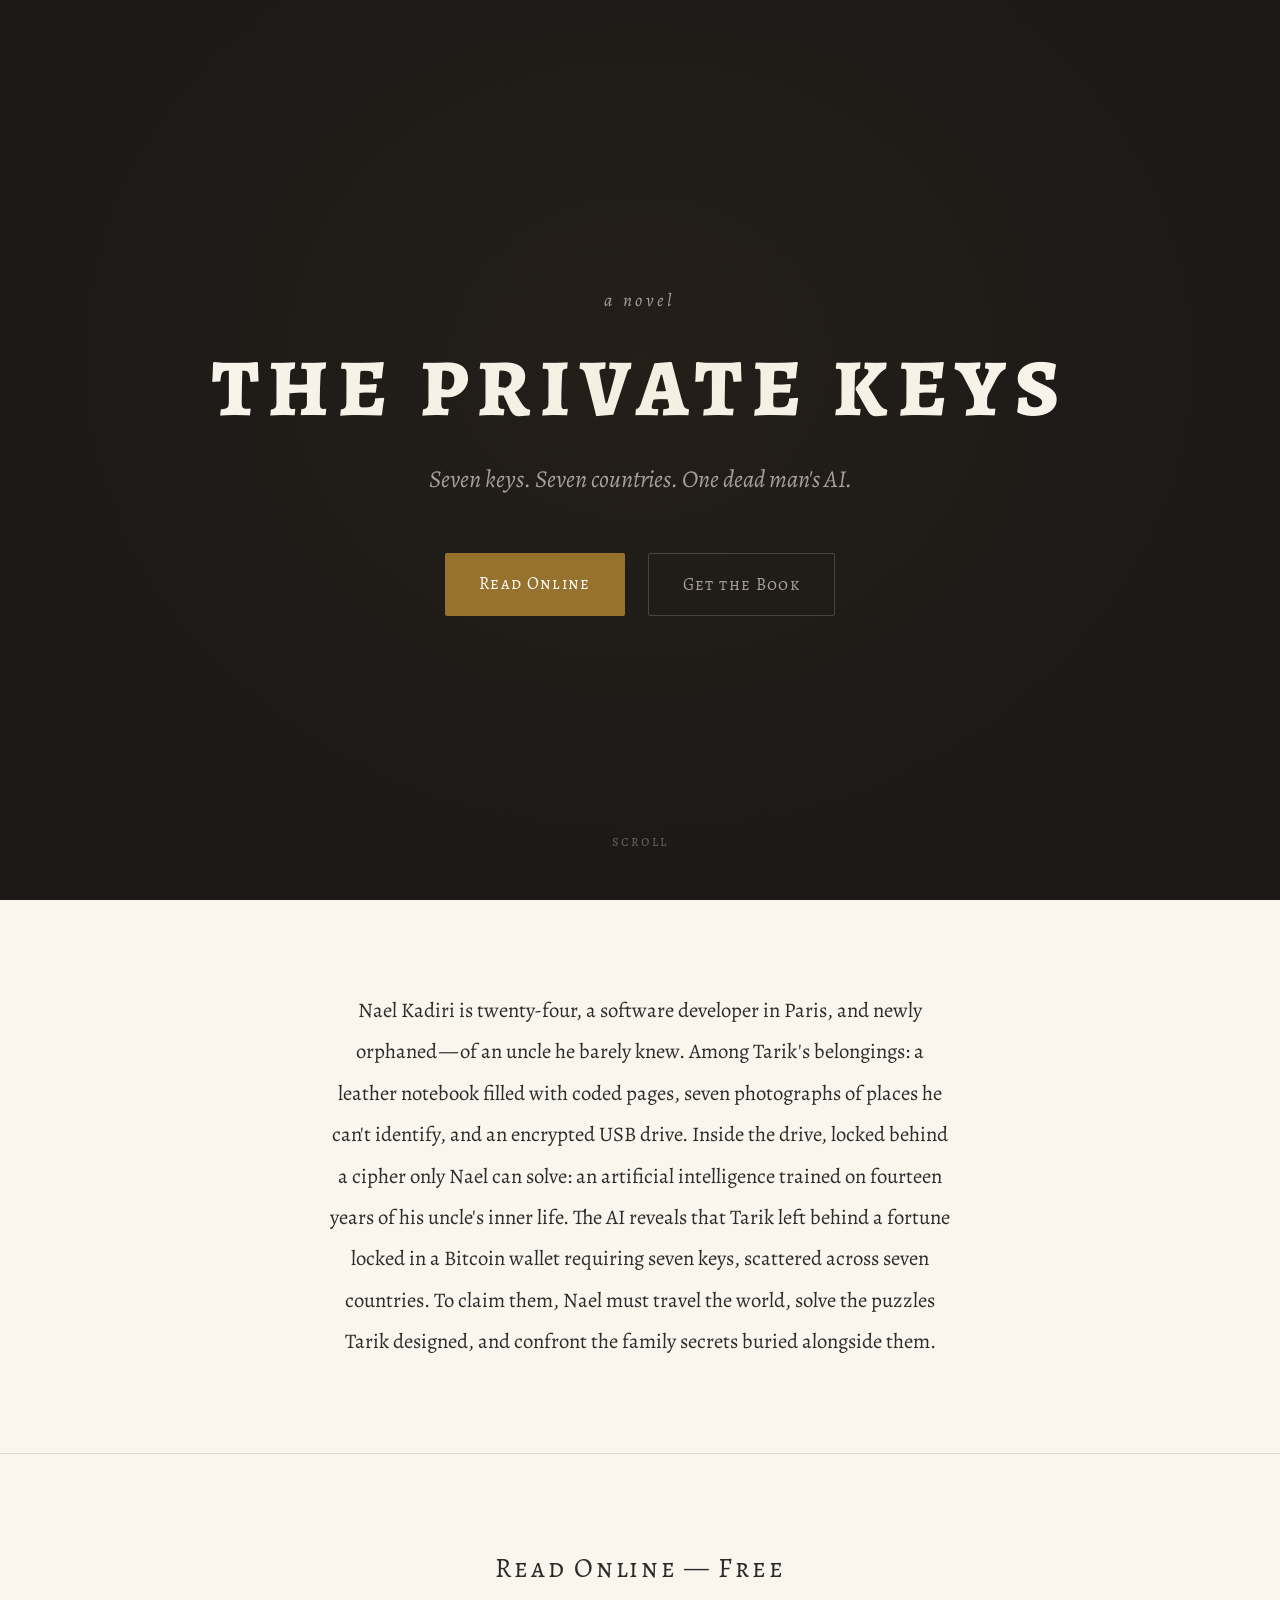
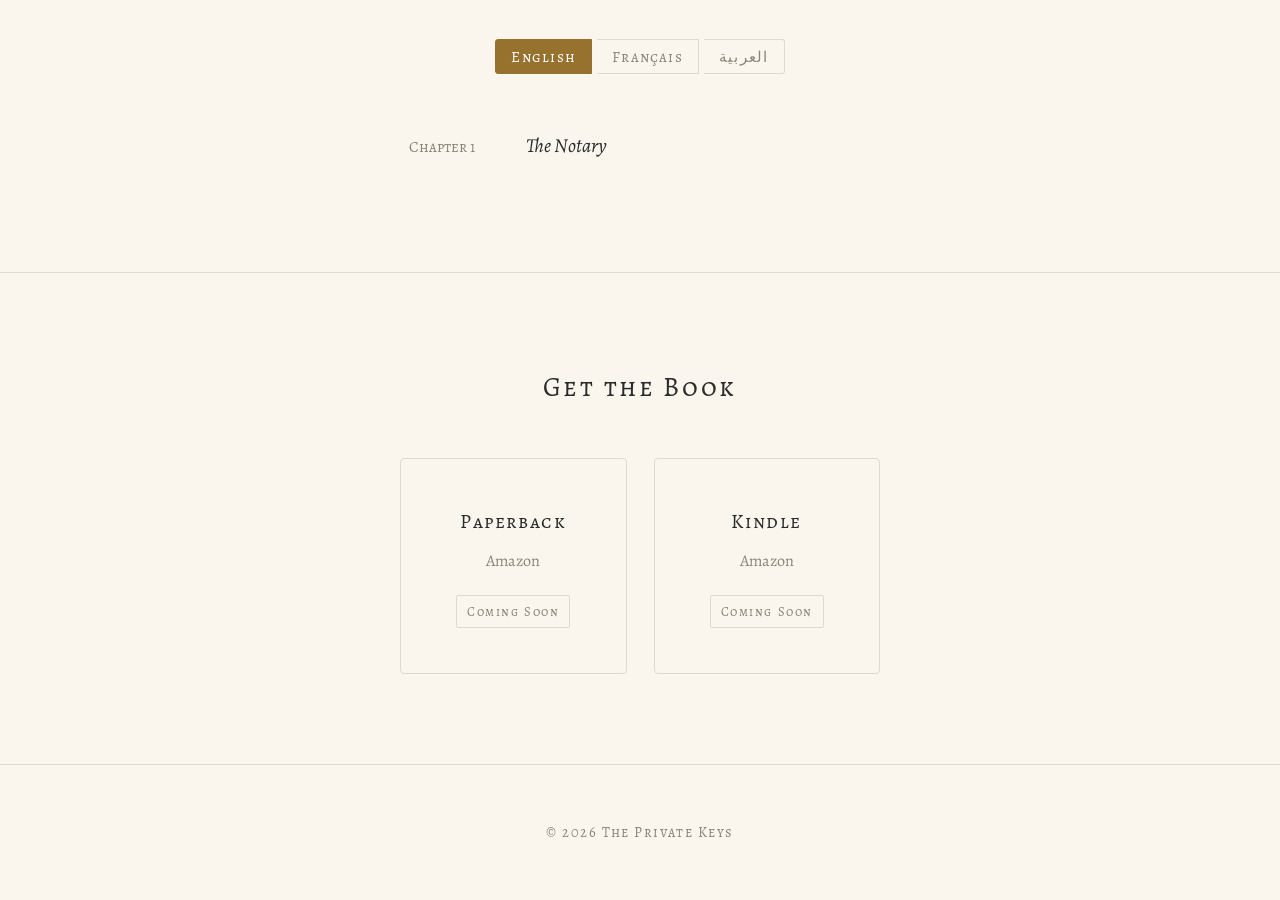
==== index.html @ 5ab6fe54 "first commit" ====
<!DOCTYPE html>
<html lang="en">
<head>
  <meta charset="UTF-8">
  <meta name="viewport" content="width=device-width, initial-scale=1.0">
  <title>The Private Keys — A Novel</title>
  <meta name="description" content="Seven keys. Seven countries. One dead man's AI. Read the novel online for free.">
  <link rel="preconnect" href="https://fonts.googleapis.com">
  <link rel="preconnect" href="https://fonts.gstatic.com" crossorigin>
  <link href="https://fonts.googleapis.com/css2?family=Alegreya:ital,wght@0,400;0,500;0,700;0,800;1,400;1,500&family=Alegreya+SC:wght@400;700&display=swap" rel="stylesheet">
  <link rel="stylesheet" href="style.css">
</head>
<body>

  <!-- ── Hero ── -->
  <section class="hero">
    <p class="hero-novel">a novel</p>
    <h1 class="hero-title">The Private Keys</h1>
    <p class="hero-tagline">Seven keys. Seven countries. One dead man's AI.</p>
    <div class="hero-actions">
      <a href="#read" class="btn btn-primary">Read Online</a>
      <a href="#buy" class="btn btn-outline">Get the Book</a>
    </div>
    <span class="scroll-hint" aria-hidden="true">scroll</span>
  </section>

  <!-- ── About ── -->
  <section class="about" id="about">
    <div class="container">
      <p class="about-text">
        Nael Kadiri is twenty-four, a software developer in Paris, and newly
        orphaned&hairsp;&mdash;&hairsp;of an uncle he barely knew. Among Tarik's
        belongings: a leather notebook filled with coded pages, seven photographs
        of places he can't identify, and an encrypted USB drive. Inside the drive,
        locked behind a cipher only Nael can solve: an artificial intelligence
        trained on fourteen years of his uncle's inner life. The AI reveals that
        Tarik left behind a fortune locked in a Bitcoin wallet requiring seven
        keys, scattered across seven countries. To claim them, Nael must travel
        the world, solve the puzzles Tarik designed, and confront the family
        secrets buried alongside them.
      </p>
    </div>
  </section>

  <!-- ── Read Online ── -->
  <section class="toc" id="read">
    <div class="container">
      <h2>Read Online &mdash; Free</h2>
      <div class="lang-toggle">
        <button data-lang="en" class="active">English</button>
        <button data-lang="fr">Fran&ccedil;ais</button>
        <button data-lang="ar">العربية</button>
      </div>
      <ol id="toc-list"></ol>
    </div>
  </section>

  <!-- ── Buy ── -->
  <section class="buy" id="buy">
    <div class="container">
      <h2>Get the Book</h2>
      <div class="buy-grid">
        <a href="#" class="buy-card" onclick="return false;">
          <h3>Paperback</h3>
          <p>Amazon</p>
          <span class="badge">Coming Soon</span>
        </a>
        <a href="#" class="buy-card" onclick="return false;">
          <h3>Kindle</h3>
          <p>Amazon</p>
          <span class="badge">Coming Soon</span>
        </a>
      </div>
    </div>
  </section>

  <!-- ── Footer ── -->
  <footer>
    <div class="container">
      <p>&copy; 2026 The Private Keys</p>
    </div>
  </footer>

  <script src="app.js"></script>
</body>
</html>
---- style.css ----
/* ─── Custom Properties ──────────────────────────────── */
:root {
  --bg: #faf6ee;
  --bg-alt: #f0ece3;
  --text: #2b2b2b;
  --text-muted: #8b8578;
  --accent: #96722e;
  --accent-hover: #7a5c22;
  --accent-light: rgba(150, 114, 46, 0.12);
  --border: #e0d9cc;
  --hero-bg: #1c1917;
  --hero-text: #faf6ee;
  --hero-muted: #a8a29e;
  --font-body: 'Alegreya', Georgia, 'Times New Roman', serif;
  --font-sc: 'Alegreya SC', 'Alegreya', Georgia, serif;
  --max-w: 700px;
  --transition: 0.2s ease;
}

/* ─── Reset ──────────────────────────────────────────── */
*, *::before, *::after { box-sizing: border-box; margin: 0; padding: 0; }
img { max-width: 100%; display: block; }

/* ─── Base ───────────────────────────────────────────── */
html {
  font-size: 18px;
  scroll-behavior: smooth;
  -webkit-text-size-adjust: 100%;
}

body {
  font-family: var(--font-body);
  background: var(--bg);
  color: var(--text);
  line-height: 1.85;
  -webkit-font-smoothing: antialiased;
  -moz-osx-font-smoothing: grayscale;
}

a {
  color: var(--accent);
  text-decoration: none;
  transition: color var(--transition);
}
a:hover { color: var(--accent-hover); }

::selection {
  background: var(--accent-light);
  color: var(--text);
}

/* ─── Layout ─────────────────────────────────────────── */
.container {
  max-width: var(--max-w);
  margin: 0 auto;
  padding: 0 2rem;
}

section {
  padding: 5rem 0;
}

/* ─── Hero ───────────────────────────────────────────── */
.hero {
  background: var(--hero-bg);
  color: var(--hero-text);
  min-height: 100vh;
  min-height: 100dvh;
  display: flex;
  flex-direction: column;
  justify-content: center;
  align-items: center;
  text-align: center;
  padding: 4rem 2rem;
  position: relative;
  overflow: hidden;
}

.hero::before {
  content: '';
  position: absolute;
  inset: 0;
  background: radial-gradient(ellipse at 50% 40%, rgba(150, 114, 46, 0.06) 0%, transparent 70%);
  pointer-events: none;
}

.hero-novel {
  font-family: var(--font-body);
  font-style: italic;
  font-size: 1rem;
  color: var(--hero-muted);
  letter-spacing: 0.2em;
  margin-bottom: 1.5rem;
}

.hero-title {
  font-family: var(--font-body);
  font-weight: 800;
  font-size: clamp(2.5rem, 7vw, 4.5rem);
  letter-spacing: 0.12em;
  text-transform: uppercase;
  line-height: 1.1;
  margin-bottom: 1.5rem;
}

.hero-tagline {
  font-family: var(--font-body);
  font-style: italic;
  font-size: clamp(1rem, 2.5vw, 1.35rem);
  color: var(--hero-muted);
  max-width: 500px;
  line-height: 1.6;
  margin-bottom: 3rem;
}

.hero-actions {
  display: flex;
  gap: 1.25rem;
  flex-wrap: wrap;
  justify-content: center;
}

/* ─── Buttons ────────────────────────────────────────── */
.btn {
  display: inline-block;
  font-family: var(--font-sc);
  font-size: 0.95rem;
  letter-spacing: 0.08em;
  padding: 0.85em 2em;
  border-radius: 2px;
  transition: all var(--transition);
  cursor: pointer;
  border: none;
}

.btn-primary {
  background: var(--accent);
  color: #fff;
}
.btn-primary:hover {
  background: var(--accent-hover);
  color: #fff;
}

.btn-outline {
  background: transparent;
  color: var(--hero-muted);
  border: 1px solid rgba(168, 162, 158, 0.3);
}
.btn-outline:hover {
  color: var(--hero-text);
  border-color: rgba(168, 162, 158, 0.6);
}

/* ─── Scroll hint ────────────────────────────────────── */
.scroll-hint {
  position: absolute;
  bottom: 2.5rem;
  left: 50%;
  transform: translateX(-50%);
  color: var(--hero-muted);
  font-size: 0.8rem;
  letter-spacing: 0.15em;
  font-family: var(--font-sc);
  opacity: 0.5;
  animation: gentle-bounce 3s ease-in-out infinite;
}

@keyframes gentle-bounce {
  0%, 100% { transform: translateX(-50%) translateY(0); }
  50% { transform: translateX(-50%) translateY(6px); }
}

/* ─── About Section ──────────────────────────────────── */
.about {
  border-bottom: 1px solid var(--border);
}

.about-text {
  font-size: 1.15rem;
  line-height: 2;
  color: var(--text);
  max-width: 620px;
  margin: 0 auto;
  text-align: center;
}

/* ─── Section Headings ───────────────────────────────── */
section h2 {
  font-family: var(--font-sc);
  font-size: 1.5rem;
  font-weight: 400;
  letter-spacing: 0.1em;
  text-align: center;
  margin-bottom: 2.5rem;
  color: var(--text);
}

/* ─── Table of Contents ──────────────────────────────── */
.toc {
  border-bottom: 1px solid var(--border);
}

#toc-list {
  list-style: none;
  max-width: 480px;
  margin: 0 auto;
}

#toc-list li {
  border-bottom: 1px solid var(--border);
}

#toc-list li:last-child {
  border-bottom: none;
}

#toc-list a {
  display: flex;
  align-items: baseline;
  gap: 1rem;
  padding: 1rem 0.5rem;
  color: var(--text);
  transition: all var(--transition);
}

#toc-list a:hover {
  color: var(--accent);
  padding-left: 1rem;
}

.ch-number {
  font-family: var(--font-sc);
  font-size: 0.85rem;
  color: var(--text-muted);
  white-space: nowrap;
  min-width: 5.5rem;
}

.ch-title {
  font-style: italic;
  font-size: 1.1rem;
}

/* ─── Language Toggle ────────────────────────────────── */
.lang-toggle {
  display: flex;
  justify-content: center;
  gap: 0.25rem;
  margin-bottom: 2rem;
}

.lang-toggle button {
  font-family: var(--font-sc);
  font-size: 0.85rem;
  letter-spacing: 0.08em;
  padding: 0.4em 1em;
  background: none;
  border: 1px solid var(--border);
  color: var(--text-muted);
  cursor: pointer;
  transition: all var(--transition);
}

.lang-toggle button:first-child { border-radius: 3px 0 0 3px; }
.lang-toggle button:last-child  { border-radius: 0 3px 3px 0; }
.lang-toggle button:not(:first-child) { border-left: none; }

.lang-toggle button.active {
  background: var(--accent);
  border-color: var(--accent);
  color: #fff;
}

.lang-toggle button:hover:not(.active) {
  border-color: var(--accent);
  color: var(--accent);
}

/* ─── Buy Section ────────────────────────────────────── */
.buy-grid {
  display: grid;
  grid-template-columns: repeat(auto-fit, minmax(200px, 1fr));
  gap: 1.5rem;
  max-width: 480px;
  margin: 0 auto;
}

.buy-card {
  display: flex;
  flex-direction: column;
  align-items: center;
  text-align: center;
  padding: 2.5rem 1.5rem;
  border: 1px solid var(--border);
  border-radius: 4px;
  color: var(--text);
  transition: all var(--transition);
  position: relative;
}

.buy-card:hover {
  border-color: var(--accent);
  box-shadow: 0 2px 20px rgba(150, 114, 46, 0.08);
  color: var(--text);
}

.buy-card h3 {
  font-family: var(--font-sc);
  font-size: 1.1rem;
  font-weight: 400;
  letter-spacing: 0.08em;
  margin-bottom: 0.35rem;
}

.buy-card p {
  font-size: 0.9rem;
  color: var(--text-muted);
  margin-bottom: 1rem;
}

.badge {
  font-family: var(--font-sc);
  font-size: 0.7rem;
  letter-spacing: 0.12em;
  padding: 0.3em 0.8em;
  border: 1px solid var(--border);
  border-radius: 2px;
  color: var(--text-muted);
}

/* ─── Footer ─────────────────────────────────────────── */
footer {
  padding: 3rem 0;
  text-align: center;
  font-family: var(--font-sc);
  font-size: 0.8rem;
  color: var(--text-muted);
  letter-spacing: 0.1em;
  border-top: 1px solid var(--border);
}

/* ─── Progress Bar ───────────────────────────────────── */
.progress-bar {
  position: fixed;
  top: 0;
  left: 0;
  height: 3px;
  background: var(--accent);
  width: 0;
  z-index: 200;
  transition: width 0.15s linear;
}

/* ─── Reader Header ──────────────────────────────────── */
.reader-header {
  position: sticky;
  top: 0;
  z-index: 100;
  background: var(--bg);
  border-bottom: 1px solid var(--border);
  padding: 0.8rem 2rem;
  display: flex;
  justify-content: space-between;
  align-items: center;
}

.reader-header .home-link {
  font-family: var(--font-sc);
  font-size: 0.85rem;
  letter-spacing: 0.08em;
  color: var(--text-muted);
}
.reader-header .home-link:hover { color: var(--accent); }

.reader-header .book-title {
  font-family: var(--font-sc);
  font-size: 0.85rem;
  letter-spacing: 0.12em;
  color: var(--text);
  text-transform: uppercase;
  position: absolute;
  left: 50%;
  transform: translateX(-50%);
}

/* ─── Chapter Body ───────────────────────────────────── */
.chapter-body {
  max-width: var(--max-w);
  margin: 0 auto;
  padding: 4rem 2rem 6rem;
}

.chapter-body h1 {
  font-family: var(--font-body);
  font-weight: 700;
  font-size: 1.8rem;
  text-align: center;
  margin-bottom: 3rem;
  line-height: 1.3;
}

.chapter-body p {
  margin-bottom: 1.4em;
  font-size: 1.1rem;
  text-align: justify;
  hyphens: auto;
  -webkit-hyphens: auto;
}

.chapter-body em {
  font-style: italic;
}

.chapter-body strong {
  font-weight: 700;
}

/* Nael's typed messages */
.chapter-body code {
  font-family: 'Menlo', 'Consolas', 'Courier New', monospace;
  font-size: 0.88em;
  background: var(--bg-alt);
  padding: 0.15em 0.45em;
  border-radius: 3px;
  color: var(--text);
}

/* AI dialogue blocks */
.ai-dialogue {
  border-left: 3px solid var(--accent);
  margin: 2em 0;
  padding: 1.2em 1.5em;
  background: var(--bg-alt);
  font-style: italic;
  font-size: 1.05rem;
  line-height: 1.75;
  border-radius: 0 3px 3px 0;
}

/* Scene breaks */
.scene-break {
  text-align: center;
  margin: 3rem 0;
  font-size: 1.2rem;
  letter-spacing: 0.6em;
  color: var(--text-muted);
  user-select: none;
}

/* ─── Chapter Navigation ─────────────────────────────── */
.chapter-nav {
  max-width: var(--max-w);
  margin: 0 auto;
  padding: 2rem 2rem 5rem;
  display: flex;
  justify-content: space-between;
  align-items: center;
  border-top: 1px solid var(--border);
}

.chapter-nav a {
  font-family: var(--font-sc);
  font-size: 0.9rem;
  letter-spacing: 0.06em;
  color: var(--text-muted);
  padding: 0.6em 1em;
  transition: color var(--transition);
}

.chapter-nav a:hover { color: var(--accent); }

.chapter-nav .home-nav {
  color: var(--text-muted);
}

/* ─── Loading State ──────────────────────────────────── */
.loading {
  text-align: center;
  padding: 6rem 2rem;
  color: var(--text-muted);
  font-style: italic;
  font-size: 1.1rem;
}

.error-message {
  text-align: center;
  padding: 4rem 2rem;
  color: var(--accent);
  font-style: italic;
}

/* ─── RTL Support (Arabic) ───────────────────────────── */
[dir="rtl"] {
  font-family: 'Alegreya', 'Amiri', 'Traditional Arabic', serif;
}

[dir="rtl"] .reader-header {
  flex-direction: row-reverse;
}

[dir="rtl"] .reader-header .home-link::before {
  content: '\2192';
}
[dir="rtl"] .reader-header .home-link {
  unicode-bidi: plaintext;
}

[dir="rtl"] .ai-dialogue {
  border-left: none;
  border-right: 3px solid var(--accent);
  border-radius: 3px 0 0 3px;
}

[dir="rtl"] #toc-list a {
  flex-direction: row-reverse;
}

[dir="rtl"] #toc-list a:hover {
  padding-left: 0.5rem;
  padding-right: 1rem;
}

[dir="rtl"] .chapter-nav {
  flex-direction: row-reverse;
}

[dir="rtl"] .chapter-body p {
  text-align: right;
}

[dir="rtl"] .progress-bar {
  left: auto;
  right: 0;
}

[dir="rtl"] .lang-toggle {
  direction: ltr;
}

/* ─── Responsive ─────────────────────────────────────── */
@media (max-width: 768px) {
  html { font-size: 17px; }

  section { padding: 3.5rem 0; }
  .container { padding: 0 1.5rem; }

  .hero { min-height: 90vh; min-height: 90dvh; padding: 3rem 1.5rem; }
  .hero-title { letter-spacing: 0.08em; }

  .reader-header .book-title { display: none; }
  .reader-header { padding: 0.8rem 1.5rem; }

  .chapter-body { padding: 3rem 1.5rem 5rem; }
  .chapter-body p { text-align: left; hyphens: none; }

  .chapter-nav { padding: 2rem 1.5rem 4rem; }
}

@media (max-width: 480px) {
  html { font-size: 16px; }

  .hero { padding: 2.5rem 1.25rem; }
  .hero-actions { flex-direction: column; align-items: center; }
  .btn { width: 100%; max-width: 280px; text-align: center; }

  .container { padding: 0 1.25rem; }
  .chapter-body { padding: 2.5rem 1.25rem 4rem; }

  .ai-dialogue { padding: 1em 1.1em; margin: 1.5em 0; }

  .buy-grid { grid-template-columns: 1fr; }
}

/* ─── Print ──────────────────────────────────────────── */
@media print {
  .hero, .reader-header, .progress-bar,
  .chapter-nav, .lang-toggle, footer { display: none; }

  .chapter-body {
    max-width: 100%;
    padding: 0;
    font-size: 12pt;
  }

  .ai-dialogue {
    border-left: 2px solid #666;
    background: none;
  }

  .scene-break { color: #666; }
}
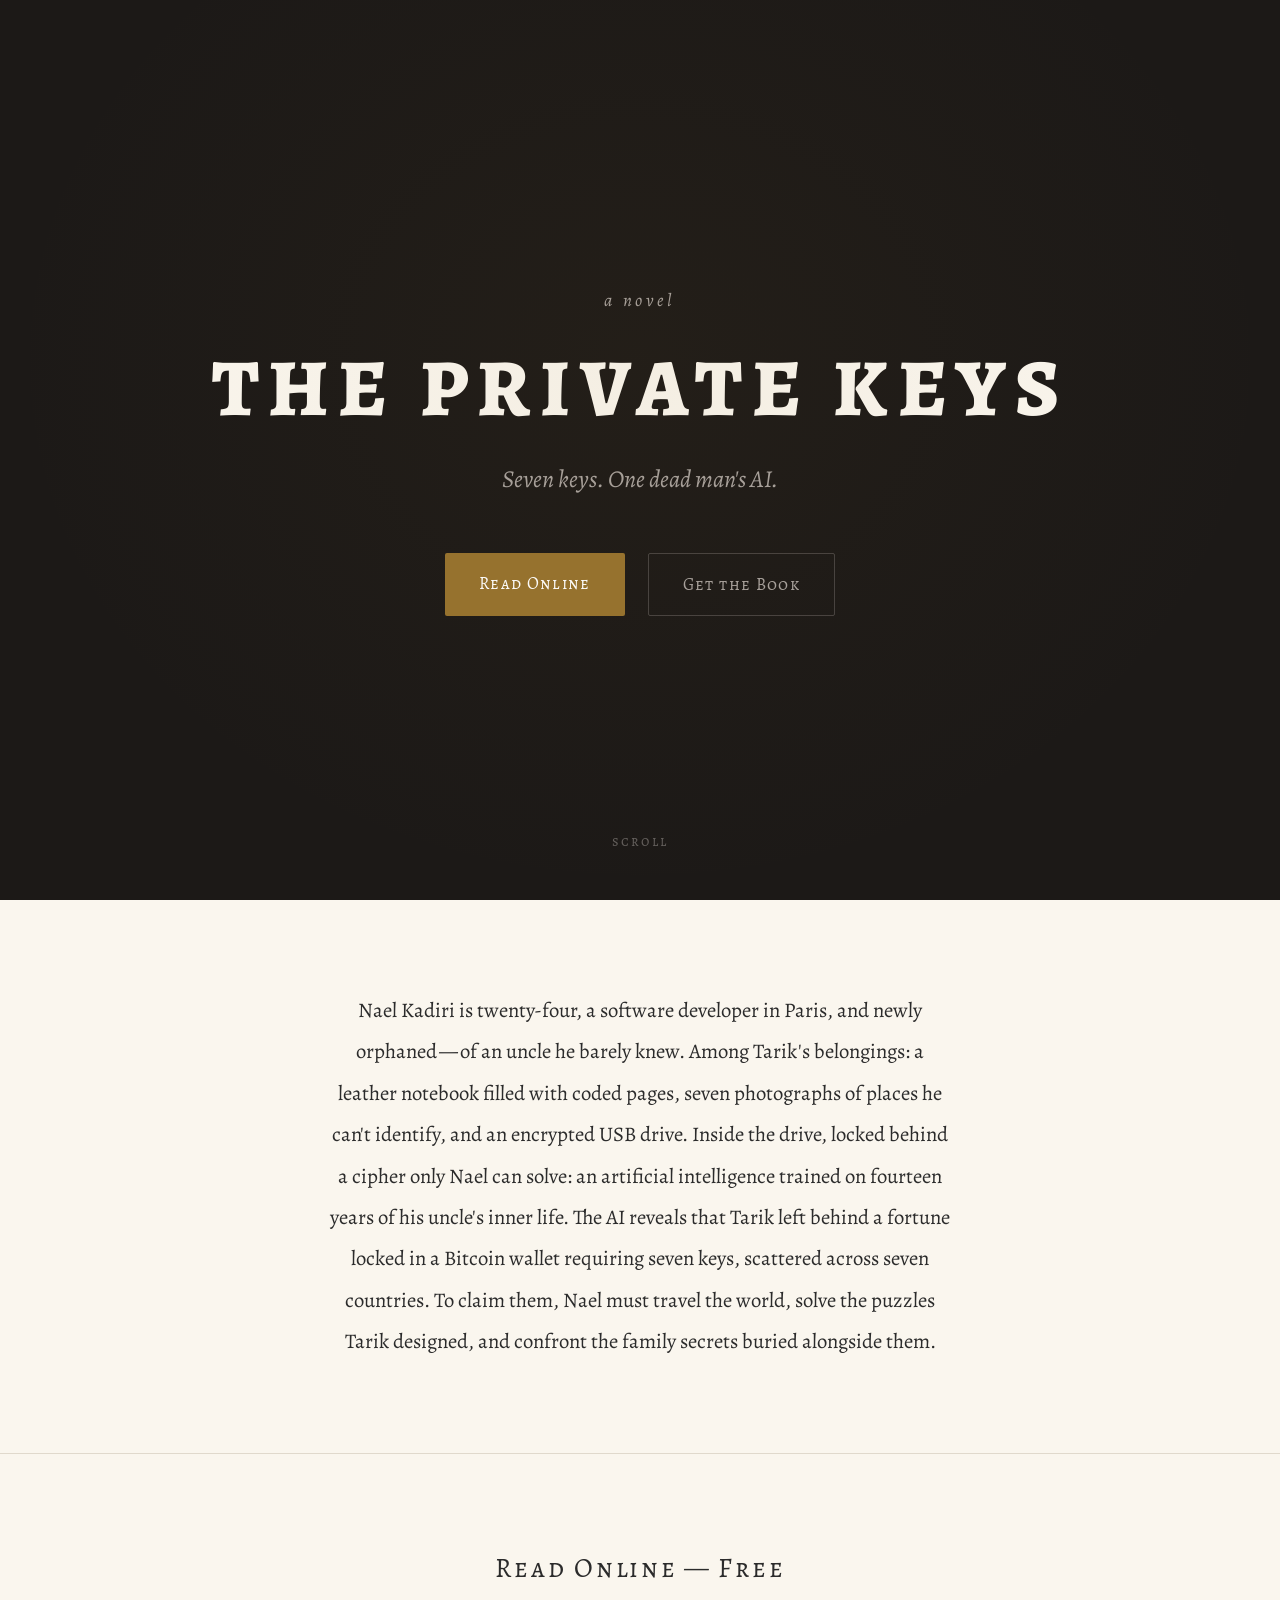
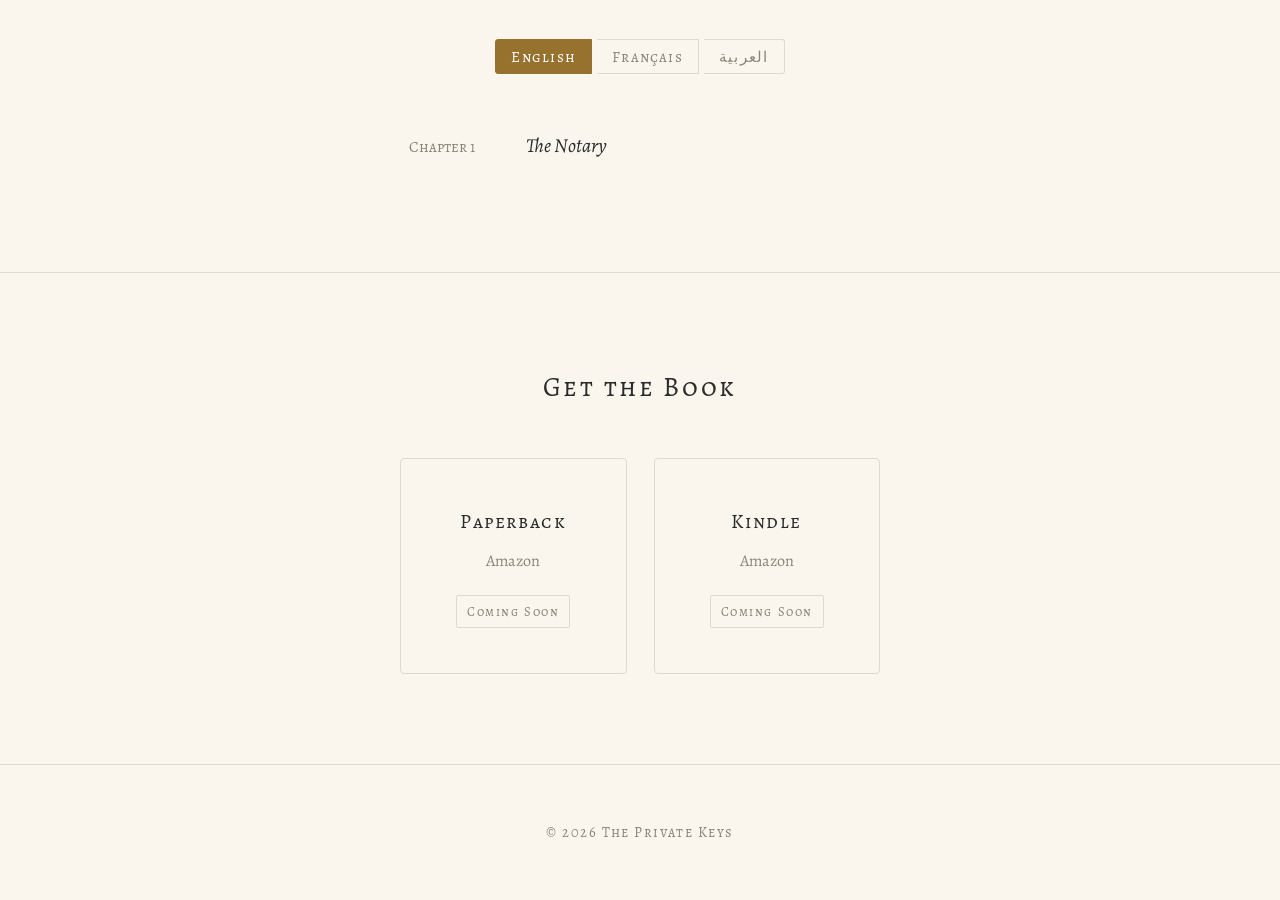
==== commit 8652041e: "remove countries mention" ====
--- a/index.html
+++ b/index.html
@@ -1,22 +1,26 @@
 <!DOCTYPE html>
 <html lang="en">
+
 <head>
   <meta charset="UTF-8">
   <meta name="viewport" content="width=device-width, initial-scale=1.0">
   <title>The Private Keys — A Novel</title>
-  <meta name="description" content="Seven keys. Seven countries. One dead man's AI. Read the novel online for free.">
+  <meta name="description" content="Seven keys. One dead man's AI. Read the novel online for free.">
   <link rel="preconnect" href="https://fonts.googleapis.com">
   <link rel="preconnect" href="https://fonts.gstatic.com" crossorigin>
-  <link href="https://fonts.googleapis.com/css2?family=Alegreya:ital,wght@0,400;0,500;0,700;0,800;1,400;1,500&family=Alegreya+SC:wght@400;700&display=swap" rel="stylesheet">
+  <link
+    href="https://fonts.googleapis.com/css2?family=Alegreya:ital,wght@0,400;0,500;0,700;0,800;1,400;1,500&family=Alegreya+SC:wght@400;700&display=swap"
+    rel="stylesheet">
   <link rel="stylesheet" href="style.css">
 </head>
+
 <body>
 
   <!-- ── Hero ── -->
   <section class="hero">
     <p class="hero-novel">a novel</p>
     <h1 class="hero-title">The Private Keys</h1>
-    <p class="hero-tagline">Seven keys. Seven countries. One dead man's AI.</p>
+    <p class="hero-tagline">Seven keys. One dead man's AI.</p>
     <div class="hero-actions">
       <a href="#read" class="btn btn-primary">Read Online</a>
       <a href="#buy" class="btn btn-outline">Get the Book</a>
@@ -83,4 +87,5 @@
 
   <script src="app.js"></script>
 </body>
-</html>
+
+</html>
